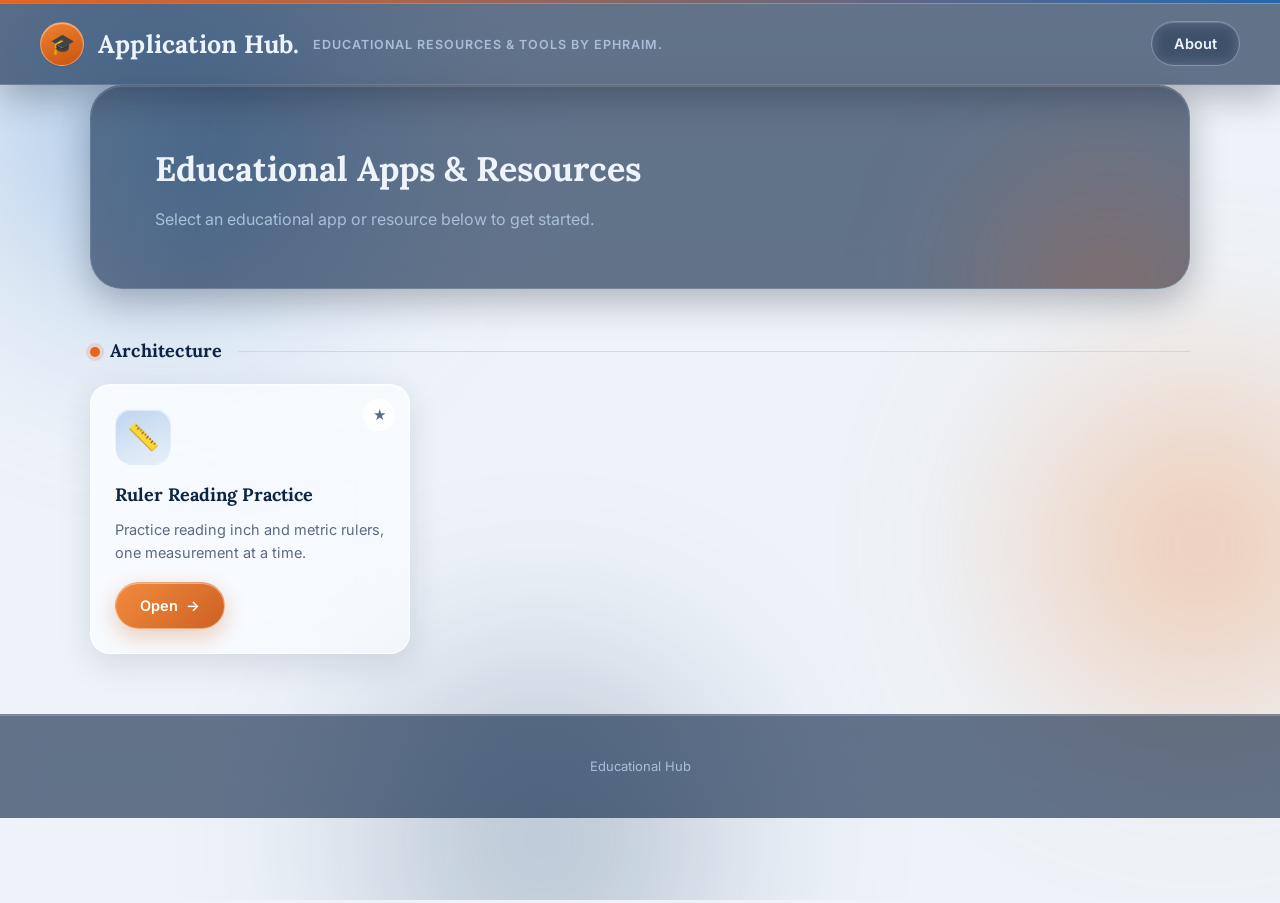
==== index.html @ bc54a3af "Add files via upload" ====
<!DOCTYPE html>
<html lang="en">
<head>
    <meta charset="UTF-8">
    <meta name="viewport" content="width=device-width, initial-scale=1.0">
    <title>Educational Application Hub</title>
    <link rel="stylesheet" href="style.css">
</head>

<body>

    <div class="bg-glow" aria-hidden="true">
        <span class="bg-glow__blob bg-glow__blob--1"></span>
        <span class="bg-glow__blob bg-glow__blob--2"></span>
        <span class="bg-glow__blob bg-glow__blob--3"></span>
    </div>

    <header class="topbar">
        <div>
            <h1>Application Hub.</h1>
            <p class="subtitle">educational resources & tools by Ephraim.</p>
        </div>

        <a href="about.html" class="nav-button">About</a>
    </header>

    <main>

        <section class="hero">
            <h2>Educational Apps & Resources</h2>
            <p>Select an educational app or resource below to get started.</p>
        </section>

        <section class="favorite-section" id="favoriteSection"></section>
        <div id="categoryContainer"></div>

    </main>

    <footer>
        <p>Educational Hub</p>
    </footer>

    <script>
        // This registry is the single source of truth for the app cards.
        // Each app supplies its own icon, which is rendered automatically.
        const Apps = [
            {
                id: 'ruler-reading',
                icon: '📏',
                title: 'Ruler Reading Practice',
                desc: 'Practice reading inch and metric rulers, one measurement at a time.',
                path: 'apps/app1/app1.html',
                category: 'Architecture'
            }
        ];

        const CATEGORY_ORDER = ['Math', 'Science', 'English', 'History', 'Geography', 'Coding', 'Study Tools', 'Reference', 'Other', 'Architecture', 'Music', 'Languages', 'Health', 'Social Studies', 'Economics', 'Philosophy', 'Psychology'];

        // favorite application spotlight slot
        const FAVORITE_KEY = 'educationalHubFavoriteAppId';

        function getFavoriteId() {
            return localStorage.getItem(FAVORITE_KEY);
        }

        function setFavoriteId(id) {
            if (id) {
                localStorage.setItem(FAVORITE_KEY, id);
            } else {
                localStorage.removeItem(FAVORITE_KEY);
            }
        }

        function attachGlow(card) {
            card.addEventListener('mousemove', function (e) {
                var rect = card.getBoundingClientRect();
                card.style.setProperty('--mx', ((e.clientX - rect.left) / rect.width * 100) + '%');
                card.style.setProperty('--my', ((e.clientY - rect.top) / rect.height * 100) + '%');
            });
        }

        function createFavToggle(app) {
            var btn = document.createElement('button');
            btn.type = 'button';
            btn.className = 'fav-toggle';
            btn.setAttribute('aria-label', 'Toggle favorite application');
            btn.setAttribute('title', 'Favorite application');
            btn.textContent = '★';
            if (getFavoriteId() === app.id) btn.classList.add('is-fav');

            btn.addEventListener('click', function (e) {
                e.preventDefault();
                e.stopPropagation();
                var isCurrentlyFav = getFavoriteId() === app.id;
                setFavoriteId(isCurrentlyFav ? null : app.id);
                render();
            });

            return btn;
        }

        function createCard(app, featured) {
            var card = document.createElement('article');
            card.className = 'app-card' + (featured ? ' featured' : '');

            if (featured) {
                var badge = document.createElement('div');
                badge.className = 'featured-badge';
                badge.textContent = '★ Favorite App';
                card.appendChild(badge);
            }

            var icon = document.createElement('div');
            icon.className = 'app-icon';
            icon.textContent = app.icon;
            card.appendChild(icon);

            var info = document.createElement('div');
            info.className = 'app-info';
            info.innerHTML =
                '<h3>' + app.title + '</h3>' +
                '<p>' + app.desc + '</p>' +
                '<a href="' + app.path + '" class="app-button">Open</a>';
            card.appendChild(info);

            card.appendChild(createFavToggle(app));
            attachGlow(card);

            return card;
        }

        function render() {
            // ---- favorite spotlight, top and center ----
            var favSection = document.getElementById('favoriteSection');
            favSection.innerHTML = '';
            var favId = getFavoriteId();
            var favApp = null;
            for (var i = 0; i < Apps.length; i++) {
                if (Apps[i].id === favId) { favApp = Apps[i]; break; }
            }
            if (favApp) {
                favSection.style.display = '';
                favSection.appendChild(createCard(favApp, true));
            } else {
                favSection.style.display = 'none';
            }

            // ---- categorized grids ----
            var container = document.getElementById('categoryContainer');
            container.innerHTML = '';

            var byCategory = {};
            Apps.forEach(function (app) {
                if (!byCategory[app.category]) byCategory[app.category] = [];
                byCategory[app.category].push(app);
            });

            var orderedCategories = CATEGORY_ORDER.slice();
            Object.keys(byCategory).forEach(function (cat) {
                if (orderedCategories.indexOf(cat) === -1) orderedCategories.push(cat);
            });

            orderedCategories.forEach(function (cat) {
                var apps = byCategory[cat];
                if (!apps || !apps.length) return;

                var section = document.createElement('section');
                section.className = 'category-section';

                var heading = document.createElement('h3');
                heading.className = 'category-title';
                heading.textContent = cat;
                section.appendChild(heading);

                var grid = document.createElement('div');
                grid.className = 'app-grid';
                apps.forEach(function (app) {
                    grid.appendChild(createCard(app, false));
                });
                section.appendChild(grid);

                container.appendChild(section);
            });
        }

        render();
    </script>

</body>
</html>
---- style.css ----
/* =========================
   FONTS

   Lora (serif) carries headings for a more academic, institutional
   feel. Inter carries body copy and UI for clean readability.
   JetBrains Mono is kept only for code/folder-structure blocks.
========================= */

@import url('https://fonts.googleapis.com/css2?family=Inter:wght@400;500;600;700&family=Lora:wght@600;700&family=JetBrains+Mono:wght@400;600&display=swap');

/* =========================
   GENERAL / COLOR SYSTEM

   School colors first: navy/blue as the professional base, orange
   as the energetic accent reserved for calls-to-action and highlights.
========================= */

* {
    box-sizing: border-box;
}

:root {
    /* Navy / blue -- primary identity */
    --navy-900: #0d2543;
    --navy-800: #123761;
    --blue-700: #1d5fa6;
    --blue-600: #2568b0;
    --blue-500: #3c82cc;
    --blue-100: #e6f0fa;

    /* Orange -- accent / calls to action */
    --orange-700: #c9540f;
    --orange-600: #e8631e;
    --orange-500: #f0812e;
    --orange-100: #fdecdd;

    /* Neutrals */
    --bg: #eef3f9;
    --surface: #ffffff;
    --border: #e1e7ef;
    --border-strong: #cdd8e6;
    --text: #142238;
    --text-dim: #5b6b82;
    --text-on-dark: #eef4fb;
    --text-on-dark-dim: #a9bfd9;

    --shadow-sm: 0 1px 2px rgba(13, 37, 67, 0.06), 0 1px 1px rgba(13, 37, 67, 0.04);
    --shadow-md: 0 8px 20px rgba(13, 37, 67, 0.08), 0 2px 6px rgba(13, 37, 67, 0.06);
    --shadow-lg: 0 20px 44px rgba(13, 37, 67, 0.14);

    /* ---- Glass surface system ----
       Light glass = frosted white panels (cards, footer well, code blocks).
       Dark glass   = frosted navy panels (topbar, hero, footer, viewer bar).
       Every glass surface pairs a translucent fill with a soft inset
       highlight along its top edge, mimicking light catching a curved
       glass rim, plus an ambient shadow for depth underneath. */
    --glass-blur: 22px;

    --glass-light-bg: rgba(255, 255, 255, 0.58);
    --glass-light-bg-strong: rgba(255, 255, 255, 0.74);
    --glass-light-border: rgba(255, 255, 255, 0.7);
    --glass-light-highlight: rgba(255, 255, 255, 0.55);
    --glass-light-shadow: 0 10px 34px rgba(13, 37, 67, 0.12);
    --glass-light-shadow-hover: 0 18px 44px rgba(13, 37, 67, 0.18);

    --glass-dark-bg: rgba(13, 37, 67, 0.62);
    --glass-dark-border: rgba(255, 255, 255, 0.14);
    --glass-dark-highlight: rgba(255, 255, 255, 0.22);
    --glass-dark-shadow: 0 12px 36px rgba(6, 16, 30, 0.28);
}

html {
    scroll-behavior: smooth;
}

body {
    margin: 0;
    min-height: 100vh;
    position: relative;

    font-family: 'Inter', Arial, Helvetica, sans-serif;
    line-height: 1.6;

    color: var(--text);
    background: var(--bg);

    overflow-x: hidden;
}

/* =========================
   AMBIENT BACKGROUND GLOW
   Soft, fixed, blurred color underneath everything. This is what the
   frosted glass surfaces (topbar, hero, cards, footer) actually pick
   up through backdrop-filter -- without color behind them, glass
   panels just look like plain gray boxes.
========================= */

.bg-glow {
    position: fixed;
    inset: 0;
    z-index: -1;
    overflow: hidden;
    pointer-events: none;
}

.bg-glow__blob {
    position: absolute;
    border-radius: 50%;
    filter: blur(90px);
    opacity: 0.5;
}

.bg-glow__blob--1 {
    width: 560px;
    height: 560px;
    top: -160px;
    left: -120px;
    background: radial-gradient(circle, var(--blue-500), transparent 70%);
    animation: glowDrift1 50s ease-in-out infinite alternate;
}

.bg-glow__blob--2 {
    width: 480px;
    height: 480px;
    top: 34%;
    right: -160px;
    background: radial-gradient(circle, var(--orange-500), transparent 70%);
    animation: glowDrift2 60s ease-in-out infinite alternate;
}

.bg-glow__blob--3 {
    width: 520px;
    height: 520px;
    bottom: -200px;
    left: 22%;
    background: radial-gradient(circle, var(--navy-800), transparent 70%);
    opacity: 0.35;
    animation: glowDrift3 70s ease-in-out infinite alternate;
}

@keyframes glowDrift1 {
    from { transform: translate(0, 0); }
    to   { transform: translate(70px, 50px); }
}
@keyframes glowDrift2 {
    from { transform: translate(0, 0); }
    to   { transform: translate(-60px, 70px); }
}
@keyframes glowDrift3 {
    from { transform: translate(0, 0); }
    to   { transform: translate(50px, -60px); }
}

h1, h2, h3 {
    font-family: 'Lora', Georgia, serif;
}

/* Thin school-color bar fixed to the very top of the viewport --
   a simple, classic branding touch that now sits above the glass. */
body::before {
    content: '';
    position: fixed;
    top: 0; left: 0; right: 0;
    height: 3px;
    z-index: 60;
    background: linear-gradient(90deg, var(--orange-600), var(--blue-600));
    pointer-events: none;
}

::-webkit-scrollbar {
    width: 10px;
    height: 10px;
}
::-webkit-scrollbar-track {
    background: var(--bg);
}
::-webkit-scrollbar-thumb {
    background: var(--border-strong);
    border-radius: 10px;
    border: 2px solid var(--bg);
}
::-webkit-scrollbar-thumb:hover {
    background: var(--blue-500);
}

::selection {
    background: var(--orange-100);
    color: var(--navy-900);
}

:focus-visible {
    outline: 2px solid var(--blue-600);
    outline-offset: 3px;
    border-radius: 6px;
}


/* =========================
   TOP BAR
========================= */

.topbar {
    display: flex;
    justify-content: space-between;
    align-items: center;

    padding: 18px 40px;
    margin-top: 3px; /* clears the fixed color bar */

    background: var(--glass-dark-bg);
    backdrop-filter: blur(var(--glass-blur)) saturate(160%);
    -webkit-backdrop-filter: blur(var(--glass-blur)) saturate(160%);
    border-bottom: 1px solid var(--glass-dark-border);
    box-shadow:
        inset 0 1px 0 var(--glass-dark-highlight),
        var(--glass-dark-shadow);

    position: sticky;
    top: 3px;
    z-index: 50;
}

.topbar > div,
.app-brand {
    display: flex;
    align-items: center;
    gap: 14px;
}

/* Small circular monogram badge standing in for a school/hub crest */
.topbar > div::before,
.app-brand::before {
    content: '\1F393';
    display: flex;
    align-items: center;
    justify-content: center;
    flex: 0 0 auto;

    width: 42px;
    height: 42px;

    font-size: 20px;

    background: linear-gradient(160deg, var(--orange-500), var(--orange-700));
    border-radius: 50%;
    border: 1px solid rgba(255, 255, 255, 0.35);
    box-shadow:
        inset 0 1px 1px rgba(255, 255, 255, 0.45),
        var(--shadow-sm);
}

.topbar h1 {
    margin: 0;

    color: var(--text-on-dark);
    font-size: 25px;
    font-weight: 700;
    letter-spacing: 0.2px;
}

.subtitle {
    margin: 2px 0 0;
    color: var(--text-on-dark-dim);
    font-family: 'Inter', sans-serif;
    font-size: 12.5px;
    font-weight: 600;
    letter-spacing: 1px;
    text-transform: uppercase;
}


/* =========================
   NAVIGATION
========================= */

.nav-button {
    display: inline-block;

    padding: 10px 22px;

    color: var(--text-on-dark);
    background: rgba(255, 255, 255, 0.08);
    backdrop-filter: blur(8px);
    -webkit-backdrop-filter: blur(8px);
    border: 1px solid rgba(238, 244, 251, 0.32);

    text-decoration: none;
    border-radius: 999px;
    font-weight: 600;
    font-size: 14.5px;

    box-shadow: inset 0 1px 0 rgba(255, 255, 255, 0.14);
    transition: background-color 0.2s ease, border-color 0.2s ease, transform 0.2s ease;
}

.nav-button:hover {
    background: rgba(238, 244, 251, 0.16);
    border-color: var(--orange-500);
    transform: translateY(-1px);
}

.nav-button:active {
    background: rgba(238, 244, 251, 0.22);
    transform: translateY(0);
}


/* =========================
   PRIMARY ACTION BUTTONS
   Translucent orange glass pills, shared by every "open/launch" style
   button across the site. A soft inner highlight along the top edge
   stands in for light catching a curved glass rim.
========================= */

.app-button,
.home-button,
.fullscreen-button,
.back-button {
    display: inline-flex;
    align-items: center;
    gap: 8px;

    padding: 11px 24px;

    color: #ffffff;
    background: linear-gradient(135deg, rgba(240, 129, 46, 0.92), rgba(201, 84, 15, 0.92));
    backdrop-filter: blur(10px);
    -webkit-backdrop-filter: blur(10px);
    border: 1px solid rgba(255, 255, 255, 0.35);

    text-decoration: none;
    border-radius: 999px;

    font-family: 'Inter', sans-serif;
    font-weight: 600;
    font-size: 14.5px;
    cursor: pointer;

    box-shadow:
        inset 0 1px 0 rgba(255, 255, 255, 0.4),
        0 8px 22px rgba(201, 84, 15, 0.28);
    transition: background-color 0.18s ease, transform 0.18s ease, box-shadow 0.18s ease, filter 0.18s ease;
}

.app-button:hover,
.home-button:hover,
.fullscreen-button:hover,
.back-button:hover {
    filter: brightness(1.08);
    transform: translateY(-2px);
    box-shadow:
        inset 0 1px 0 rgba(255, 255, 255, 0.5),
        0 14px 32px rgba(201, 84, 15, 0.36);
}

.app-button:active,
.home-button:active,
.fullscreen-button:active,
.back-button:active {
    transform: translateY(0);
    filter: brightness(0.96);
}

.fullscreen-button svg {
    width: 16px;
    height: 16px;
}


/* =========================
   MAIN
========================= */

main {
    width: min(1100px, 90%);
    margin: 0 auto 60px;
}

/* =========================
   HERO BANNER
   A rounded, floating glass panel rather than a full-bleed hard-edged
   block -- it sits inset within the content column so its rounded
   corners and blurred edges read as glass, not a corporate banner.
========================= */

.hero {
    position: relative;
    overflow: hidden;

    width: 100%;
    margin: 0 0 48px;
    padding: 56px clamp(24px, 6vw, 64px);

    border-radius: 32px;
    background: var(--glass-dark-bg);
    backdrop-filter: blur(30px) saturate(160%);
    -webkit-backdrop-filter: blur(30px) saturate(160%);
    border: 1px solid var(--glass-dark-border);
    box-shadow:
        inset 0 1px 0 var(--glass-dark-highlight),
        var(--glass-dark-shadow);
}

/* Diagonal light sheen, like a reflection sweeping across curved glass */
.hero::before {
    content: '';
    position: absolute;
    top: -60%;
    left: -20%;
    width: 70%;
    height: 220%;
    background: linear-gradient(115deg, rgba(255, 255, 255, 0.16), transparent 45%);
    transform: rotate(-12deg);
    pointer-events: none;
}

/* One soft color bloom for warmth, tucked in the far corner */
.hero::after {
    content: '';
    position: absolute;
    width: 320px;
    height: 320px;
    bottom: -160px;
    right: -80px;
    border-radius: 50%;
    filter: blur(70px);
    background: radial-gradient(circle, rgba(232, 99, 30, 0.4), transparent 70%);
    pointer-events: none;
    animation: driftSoft 46s ease-in-out infinite alternate;
}

@keyframes driftSoft {
    from { transform: translate(0, 0) scale(1); }
    to   { transform: translate(-4%, 4%) scale(1.08); }
}

.hero h2,
.hero p {
    position: relative;
    max-width: 620px;
}

.hero h2 {
    margin: 0 0 10px;

    color: var(--text-on-dark);
    font-size: 34px;
    font-weight: 700;
}

.hero p {
    margin: 0;
    color: var(--text-on-dark-dim);
    font-size: 16px;
}


/* =========================
   APP GRID
========================= */

.app-grid {
    display: grid;

    grid-template-columns:
        repeat(auto-fill, minmax(260px, 320px));

    gap: 20px;
}


/* =========================
   CATEGORIES
   Styled like a course catalog: a colored subject tab rather than a
   fading rule line.
========================= */

.category-section {
    margin-bottom: 40px;
}

.category-title {
    display: flex;
    align-items: center;
    margin: 0 0 18px;

    color: var(--navy-900);
    font-size: 18px;
    font-weight: 700;
    letter-spacing: 0.2px;
}

.category-title::before {
    content: '';
    display: inline-block;
    width: 10px;
    height: 10px;
    margin-right: 10px;
    border-radius: 50%;
    background: var(--orange-600);
    box-shadow: 0 0 0 4px rgba(232, 99, 30, 0.16);
}

.category-title::after {
    content: '';
    flex: 1;
    height: 1px;
    margin-left: 16px;
    background: var(--border-strong);
}


/* =========================
   FAVORITE SPOTLIGHT
   Rendered as a wide "pinned resource" banner rather than a large
   centered glowing card, so it reads like a dashboard quick-access
   strip instead of a hero game tile.
========================= */

.favorite-section {
    display: flex;
    margin-bottom: 40px;
}

.app-card.featured {
    width: 100%;
    max-width: none;
    min-height: 0;

    flex-direction: row;
    flex-wrap: wrap;
    align-items: center;
    row-gap: 6px;
    column-gap: 24px;

    padding: 26px 30px;

    background: var(--glass-light-bg-strong);
    border: 1px solid var(--glass-light-border);
    border-radius: 20px;
    box-shadow:
        inset 4px 0 0 rgba(232, 99, 30, 0.55),
        inset 0 1px 0 var(--glass-light-highlight),
        var(--glass-light-shadow);
}

.app-card.featured .app-icon {
    width: 60px;
    height: 60px;
    margin-bottom: 0;
    font-size: 28px;
}

.app-card.featured .app-info {
    flex: 1;
}

.app-card.featured .app-info h3 {
    font-size: 20px;
}

.app-card.featured .app-info p {
    margin-bottom: 0;
}

.app-card.featured .app-button {
    margin-top: 14px;
}

.featured-badge {
    display: inline-flex;
    align-items: center;
    gap: 6px;

    color: var(--orange-700);
    font-family: 'Inter', sans-serif;
    font-size: 11.5px;
    font-weight: 700;
    letter-spacing: 0.6px;
    text-transform: uppercase;
}

.app-card.featured .featured-badge {
    flex: 1 0 100%;
    order: -1;
}


/* =========================
   FAVORITE TOGGLE (star)
========================= */

.app-card .fav-toggle {
    position: absolute;
    top: 14px;
    right: 14px;

    width: 32px;
    height: 32px;

    display: flex;
    align-items: center;
    justify-content: center;

    background: rgba(255, 255, 255, 0.5);
    backdrop-filter: blur(6px);
    -webkit-backdrop-filter: blur(6px);
    border: 1.5px solid rgba(255, 255, 255, 0.7);
    border-radius: 50%;

    color: var(--text-dim);
    font-size: 15px;
    line-height: 1;
    cursor: pointer;

    box-shadow: inset 0 1px 0 rgba(255, 255, 255, 0.5);
    transition: color 0.18s ease, border-color 0.18s ease, transform 0.18s ease, background-color 0.18s ease;
}

.app-card .fav-toggle:hover {
    transform: scale(1.08);
    color: var(--orange-600);
    border-color: var(--orange-500);
}

.app-card .fav-toggle.is-fav {
    color: var(--orange-600);
    border-color: var(--orange-500);
    background: var(--orange-100);
}

.app-card.featured .fav-toggle {
    position: static;
    align-self: flex-start;
    margin-left: auto;
}


/* =========================
   APP CARD
   Frosted glass resource tiles: translucent fill, blurred backdrop,
   a soft sheen along the top, and a gentle lift on hover.
========================= */

.app-card {
    display: flex;
    flex-direction: column;

    min-height: 240px;

    padding: 24px;

    background: var(--glass-light-bg);
    backdrop-filter: blur(var(--glass-blur)) saturate(160%);
    -webkit-backdrop-filter: blur(var(--glass-blur)) saturate(160%);
    border: 1px solid var(--glass-light-border);
    border-radius: 20px;

    position: relative;
    overflow: hidden;

    box-shadow:
        inset 0 1px 0 var(--glass-light-highlight),
        var(--glass-light-shadow);
    transition: transform 0.22s ease, border-color 0.22s ease, box-shadow 0.22s ease;
}

/* Soft diagonal sheen across the top of the card, like light on glass */
.app-card::before {
    content: '';
    position: absolute;
    inset: 0;
    background: linear-gradient(160deg, rgba(255, 255, 255, 0.4), transparent 42%);
    pointer-events: none;
}

/* Cursor-following highlight -- light refracting across the glass as
   the pointer moves. --mx/--my are set by the page's mousemove
   listener; they default to center so the card looks fine before
   the first pointer move. */
.app-card::after {
    content: '';
    position: absolute;
    inset: 0;
    background: radial-gradient(240px circle at var(--mx, 50%) var(--my, 50%), rgba(255, 255, 255, 0.4), transparent 60%);
    opacity: 0;
    transition: opacity 0.3s ease;
    pointer-events: none;
}

.app-card:hover::after {
    opacity: 1;
}

/* Keep real content above the sheen/glow layers */
.app-card > * {
    position: relative;
    z-index: 1;
}

.app-card:hover {
    border-color: rgba(60, 130, 204, 0.55);
    transform: translateY(-4px);
    box-shadow:
        inset 0 1px 0 var(--glass-light-highlight),
        var(--glass-light-shadow-hover);
}


/* =========================
   APP ICON
========================= */

.app-icon {
    display: flex;

    align-items: center;
    justify-content: center;

    width: 56px;
    height: 56px;

    margin-bottom: 16px;

    font-size: 26px;

    background: linear-gradient(160deg, rgba(60, 130, 204, 0.32), rgba(60, 130, 204, 0.1));
    backdrop-filter: blur(6px);
    -webkit-backdrop-filter: blur(6px);
    border: 1px solid rgba(255, 255, 255, 0.5);
    border-radius: 16px;
    box-shadow: inset 0 1px 0 rgba(255, 255, 255, 0.5);

    transition: transform 0.2s ease;
}

.app-card:hover .app-icon {
    transform: scale(1.05);
}


/* =========================
   APP INFORMATION
========================= */

.app-info {
    display: flex;
    flex-direction: column;

    flex: 1;
    position: relative;
}

.app-info h3 {
    margin: 0 0 8px;

    color: var(--navy-900);
    font-size: 18px;
    font-weight: 700;
}

.app-info p {
    margin-top: 0;
    margin-bottom: 18px;
    color: var(--text-dim);
    font-size: 14.5px;
}


/* =========================
   APP BUTTON
========================= */

.app-button {
    width: fit-content;
    margin-top: auto;
}

.app-button::after {
    content: '\2192';
    transition: transform 0.18s ease;
}

.app-button:hover::after {
    transform: translateX(3px);
}


/* =========================
   ABOUT PAGE
========================= */

.about-card {
    max-width: 800px;

    margin: 0 auto;
    padding: 38px;

    background: var(--glass-light-bg);
    backdrop-filter: blur(var(--glass-blur)) saturate(160%);
    -webkit-backdrop-filter: blur(var(--glass-blur)) saturate(160%);
    border: 1px solid var(--glass-light-border);
    border-radius: 24px;
    box-shadow:
        inset 0 1px 0 var(--glass-light-highlight),
        var(--glass-light-shadow);
}

.about-card h2 {
    margin-top: 0;
    color: var(--navy-900);
    font-weight: 700;
}

.about-card h3 {
    color: var(--navy-900);
    margin-top: 30px;
    position: relative;
    padding-left: 14px;
}

.about-card h3::before {
    content: '';
    position: absolute;
    left: 0;
    top: 4px;
    bottom: 4px;
    width: 3px;
    border-radius: 3px;
    background: var(--orange-600);
}

.about-card p {
    color: var(--text-dim);
}


/* =========================
   CODE / FOLDER STRUCTURE
========================= */

pre {
    overflow-x: auto;

    padding: 18px 20px;

    color: var(--text);
    background-color: rgba(255, 255, 255, 0.4);
    backdrop-filter: blur(8px);
    -webkit-backdrop-filter: blur(8px);

    border: 1px solid var(--glass-light-border);
    border-radius: 14px;
    box-shadow: inset 0 1px 0 rgba(255, 255, 255, 0.5);
}

code {
    font-family: 'JetBrains Mono', Consolas, monospace;
    font-size: 13.5px;
}


/* =========================
   FOOTER
========================= */

footer {
    padding: 28px;
    margin-top: 20px;

    text-align: center;

    background: var(--glass-dark-bg);
    backdrop-filter: blur(var(--glass-blur)) saturate(160%);
    -webkit-backdrop-filter: blur(var(--glass-blur)) saturate(160%);
    color: var(--text-on-dark-dim);
    font-size: 13px;
    font-family: 'Inter', sans-serif;
    border-top: 1px solid var(--glass-dark-border);
    box-shadow: inset 0 1px 0 var(--glass-dark-highlight);
}


/* =========================
   MOBILE
========================= */

@media (max-width: 600px) {

    :root {
        --glass-blur: 14px;
    }

    .topbar {
        padding: 14px 20px;
    }

    .topbar > div::before {
        width: 36px;
        height: 36px;
        font-size: 17px;
    }

    .topbar h1 {
        font-size: 20px;
    }

    .nav-button {
        padding: 8px 14px;
    }

    main {
        width: 92%;
    }

    .hero {
        padding: 40px 24px;
        border-radius: 24px;
    }

    .hero h2 {
        font-size: 26px;
    }

    .app-grid {
        grid-template-columns: 1fr;
    }

    .category-title {
        font-size: 16px;
    }

    .app-card.featured {
        flex-direction: column;
        align-items: flex-start;
    }

    .app-card.featured .fav-toggle {
        position: absolute;
        margin-left: 0;
    }

    .about-card {
        padding: 25px;
    }
}


/* =========================
   APP VIEWER
   Legacy embedded-app/iframe viewer shell, restyled to match the
   new light/navy/orange system in case a future app uses it.
========================= */

.app-viewer-page {
    min-height: 100vh;
    background: var(--bg);
}

.app-topbar {
    display: flex;
    align-items: center;
    justify-content: space-between;

    padding: 16px 30px;
    margin-top: 3px;

    background: var(--glass-dark-bg);
    backdrop-filter: blur(var(--glass-blur)) saturate(160%);
    -webkit-backdrop-filter: blur(var(--glass-blur)) saturate(160%);
    border-bottom: 1px solid var(--glass-dark-border);
    box-shadow: inset 0 1px 0 var(--glass-dark-highlight);
    position: sticky;
    top: 3px;
    z-index: 50;
}

.app-topbar h1 {
    margin: 0;
    color: var(--text-on-dark);
    font-size: 20px;
    font-weight: 700;
}

.app-container {
    width: min(1200px, 94%);
    margin: 30px auto;
}

.app-title {
    display: flex;
    align-items: flex-end;
    justify-content: space-between;
    gap: 20px;
    margin-bottom: 15px;
    flex-wrap: wrap;
}

.app-title h2 {
    margin: 0;
    color: var(--navy-900);
    font-size: 24px;
    font-weight: 700;
}

.app-title p {
    margin-top: 5px;
    color: var(--text-dim);
}


/* Actual app viewer box */

.app-box {
    width: 100%;
    height: 70vh;
    min-height: 450px;

    overflow: hidden;

    background-color: var(--glass-light-bg-strong);
    backdrop-filter: blur(var(--glass-blur)) saturate(160%);
    -webkit-backdrop-filter: blur(var(--glass-blur)) saturate(160%);

    border: 1px solid var(--glass-light-border);
    border-radius: 20px;
    box-shadow:
        inset 0 1px 0 var(--glass-light-highlight),
        var(--glass-light-shadow);

    position: relative;
}

.app-box iframe {
    display: block;

    width: 100%;
    height: 100%;

    border: none;

    background-color: var(--surface);
}

/* Native fullscreen: let the box fill the screen completely */
.app-box:fullscreen {
    border-radius: 0;
    border: none;
    width: 100vw;
    height: 100vh;
}

.app-box:-webkit-full-screen {
    border-radius: 0;
    border: none;
    width: 100vw;
    height: 100vh;
}


/* Back button below app viewer */

.app-controls {
    display: flex;
    justify-content: center;

    margin-top: 20px;
}


/* Mobile app layout */

@media (max-width: 600px) {

    .app-topbar {
        padding: 14px 18px;
    }

    .app-topbar h1 {
        font-size: 18px;
    }

    .app-container {
        width: 96%;
        margin: 20px auto;
    }

    .app-box {
        height: 65vh;
        min-height: 350px;
    }

    .app-title {
        flex-direction: column;
        align-items: flex-start;
    }
}


/* =========================
   MOTION SAFETY
   Respect users who've asked for reduced motion at the OS level --
   keep all the color/shape upgrades, drop the ambient animation.
========================= */

@media (prefers-reduced-motion: reduce) {
    html {
        scroll-behavior: auto;
    }
    .hero::before,
    .hero::after,
    .bg-glow__blob {
        animation: none !important;
    }
    * {
        transition-duration: 0.01ms !important;
    }
}
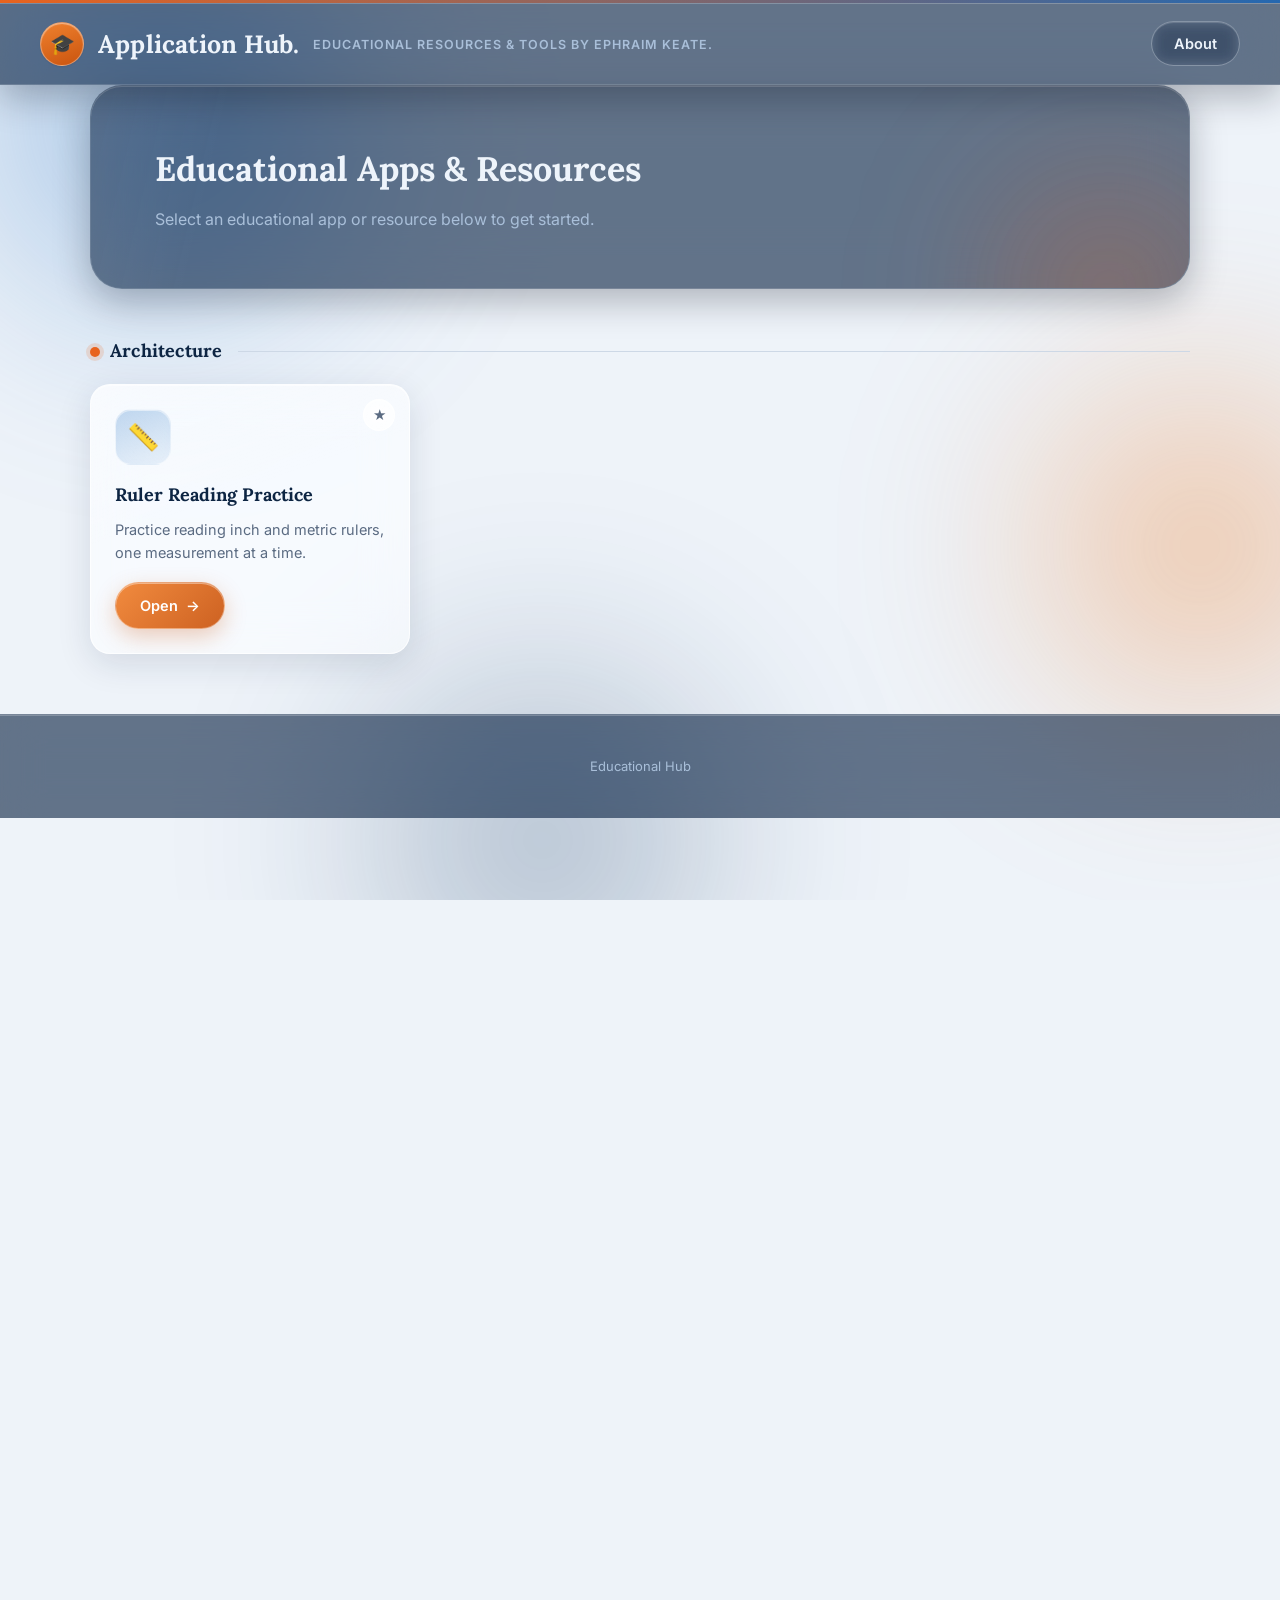
==== commit a71ef9bc: "Fix on cursor glow" ====
--- a/index.html
+++ b/index.html
@@ -18,7 +18,7 @@
     <header class="topbar">
         <div>
             <h1>Application Hub.</h1>
-            <p class="subtitle">educational resources & tools by Ephraim.</p>
+            <p class="subtitle">educational resources & tools by Ephraim Keate.</p>
         </div>
 
         <a href="about.html" class="nav-button">About</a>
@@ -40,6 +40,7 @@
         <p>Educational Hub</p>
     </footer>
 
+    <script src="cursor-glow.js" defer></script>
     <script>
         // This registry is the single source of truth for the app cards.
         // Each app supplies its own icon, which is rendered automatically.
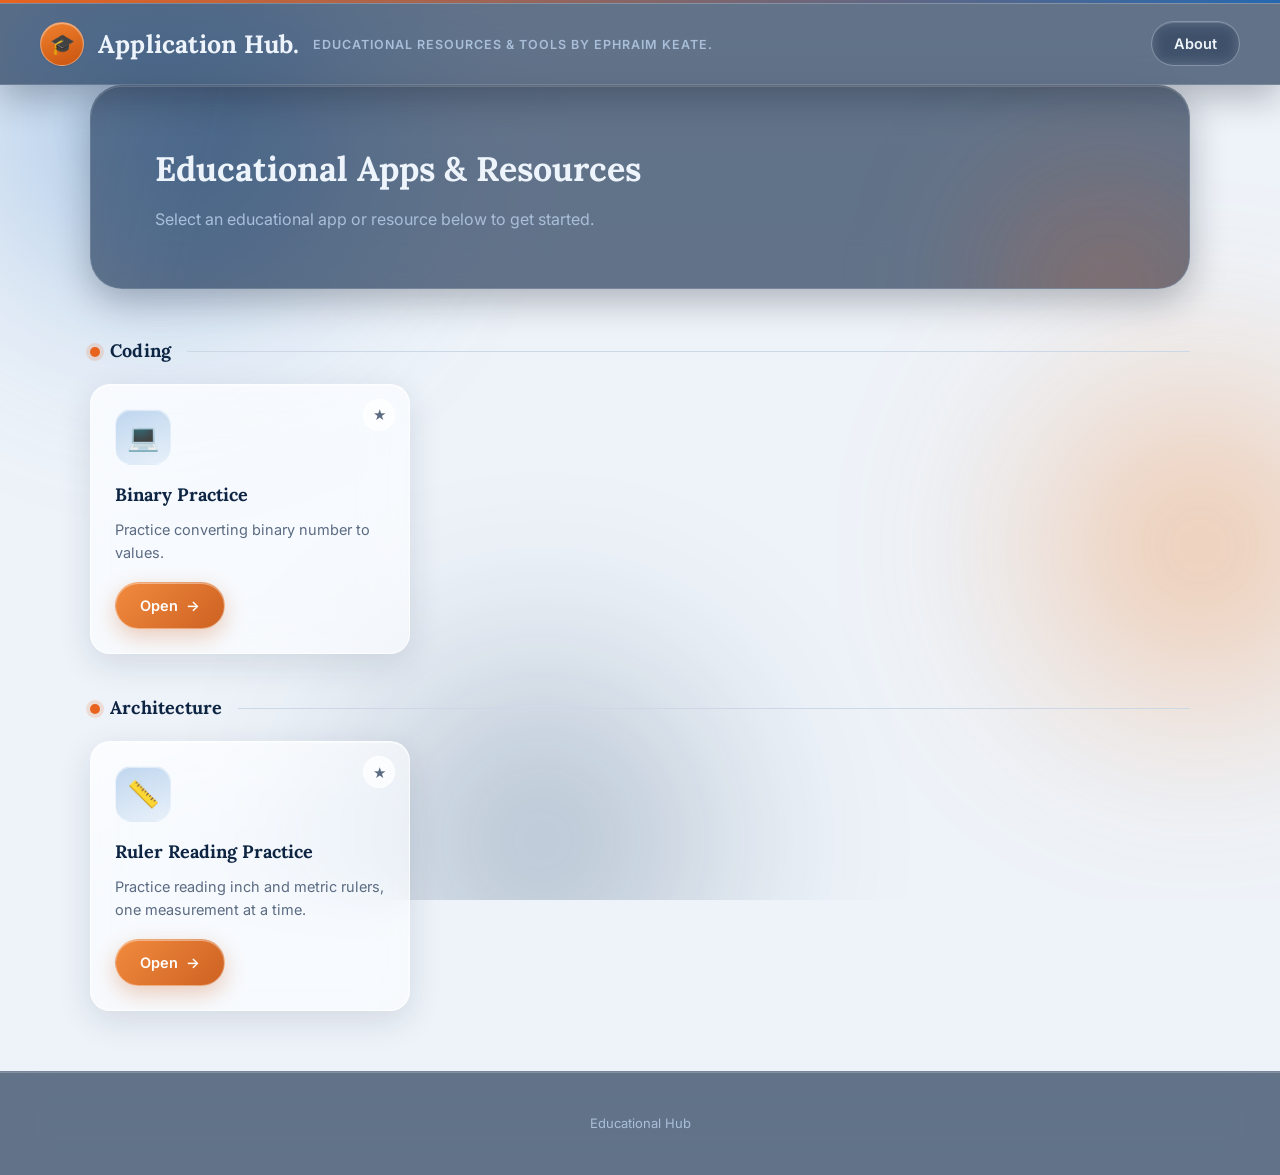
==== commit 2ca1c295: "Reupload of correct index.html" ====
--- a/index.html
+++ b/index.html
@@ -46,15 +46,24 @@
         // Each app supplies its own icon, which is rendered automatically.
         const Apps = [
             {
-                id: 'ruler-reading',
+                id: 'ruler reading',
                 icon: '📏',
                 title: 'Ruler Reading Practice',
                 desc: 'Practice reading inch and metric rulers, one measurement at a time.',
                 path: 'apps/app1/app1.html',
                 category: 'Architecture'
+            },
+            {
+            
+                id: 'Binary Game',
+                icon: '💻',
+                title: 'Binary Practice',
+                desc: 'Practice converting binary number to values.',
+                path: 'apps/app2/app2.html',
+                category: 'Coding'
             }
         ];
-
+//fix
         const CATEGORY_ORDER = ['Math', 'Science', 'English', 'History', 'Geography', 'Coding', 'Study Tools', 'Reference', 'Other', 'Architecture', 'Music', 'Languages', 'Health', 'Social Studies', 'Economics', 'Philosophy', 'Psychology'];
 
         // favorite application spotlight slot
--- a/style.css
+++ b/style.css
@@ -192,6 +192,15 @@
     outline: 2px solid var(--blue-600);
     outline-offset: 3px;
     border-radius: 6px;
+}
+
+/* A subtle mouse-only trail. The script does not load this effect for touch
+   devices or when the visitor requests reduced motion. */
+.cursor-glow-canvas {
+    position: fixed;
+    inset: 0;
+    z-index: 9999;
+    pointer-events: none;
 }
 
 
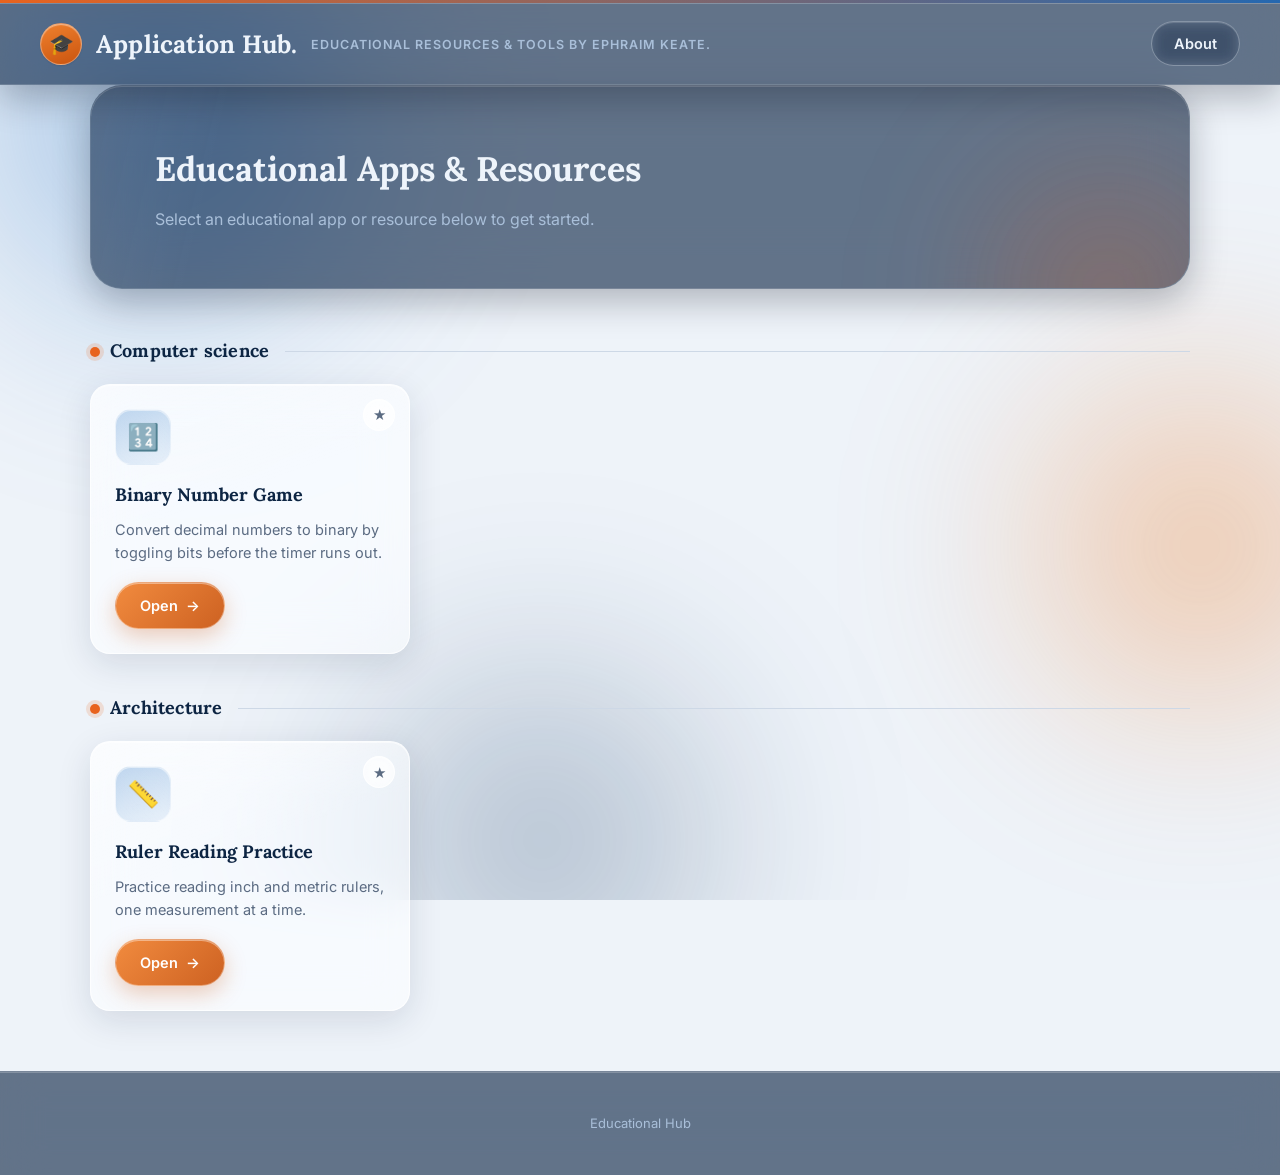
==== commit dac0bbdd: "Removed uneccesary comments and added Suggestion page." ====
--- a/index.html
+++ b/index.html
@@ -5,6 +5,29 @@
     <meta name="viewport" content="width=device-width, initial-scale=1.0">
     <title>Educational Application Hub</title>
     <link rel="stylesheet" href="style.css">
+    <style>
+        #brandBlock::before { content: none; }
+
+        .brand-icon-link {
+            display: flex;
+            align-items: center;
+            justify-content: center;
+            flex: 0 0 auto;
+
+            width: 42px;
+            height: 42px;
+
+            font-size: 20px;
+            text-decoration: none;
+
+            background: linear-gradient(160deg, var(--orange-500), var(--orange-700));
+            border-radius: 50%;
+            border: 1px solid rgba(255, 255, 255, 0.35);
+            box-shadow:
+                inset 0 1px 1px rgba(255, 255, 255, 0.45),
+                var(--shadow-sm);
+        }
+    </style>
 </head>
 
 <body>
@@ -16,12 +39,15 @@
     </div>
 
     <header class="topbar">
-        <div>
+        <div class="app-brand" id="brandBlock">
+            <a href="apps/suggest.html" class="brand-icon-link" aria-label="Application Hub">&#127891;</a>
             <h1>Application Hub.</h1>
             <p class="subtitle">educational resources & tools by Ephraim Keate.</p>
         </div>
 
-        <a href="about.html" class="nav-button">About</a>
+        <nav class="nav-actions">
+            <a href="about.html" class="nav-button">About</a>
+        </nav>
     </header>
 
     <main>
@@ -46,7 +72,7 @@
         // Each app supplies its own icon, which is rendered automatically.
         const Apps = [
             {
-                id: 'ruler reading',
+                id: 'ruler-reading',
                 icon: '📏',
                 title: 'Ruler Reading Practice',
                 desc: 'Practice reading inch and metric rulers, one measurement at a time.',
@@ -54,17 +80,16 @@
                 category: 'Architecture'
             },
             {
-            
-                id: 'Binary Game',
-                icon: '💻',
-                title: 'Binary Practice',
-                desc: 'Practice converting binary number to values.',
+                id: 'binary-game',
+                icon: '🔢',
+                title: 'Binary Number Game',
+                desc: 'Convert decimal numbers to binary by toggling bits before the timer runs out.',
                 path: 'apps/app2/app2.html',
-                category: 'Coding'
+                category: 'Computer science'
             }
         ];
-//fix
-        const CATEGORY_ORDER = ['Math', 'Science', 'English', 'History', 'Geography', 'Coding', 'Study Tools', 'Reference', 'Other', 'Architecture', 'Music', 'Languages', 'Health', 'Social Studies', 'Economics', 'Philosophy', 'Psychology'];
+
+        const CATEGORY_ORDER = ['Math', 'Science', 'English', 'History', 'Geography', 'Computer science', 'Study Tools', 'Reference', 'Other', 'Architecture', 'Music', 'Languages', 'Health', 'Social Studies', 'Economics', 'Philosophy', 'Psychology'];
 
         // favorite application spotlight slot
         const FAVORITE_KEY = 'educationalHubFavoriteAppId';
--- a/style.css
+++ b/style.css
@@ -1,19 +1,5 @@
-/* =========================
-   FONTS
-
-   Lora (serif) carries headings for a more academic, institutional
-   feel. Inter carries body copy and UI for clean readability.
-   JetBrains Mono is kept only for code/folder-structure blocks.
-========================= */
 
 @import url('https://fonts.googleapis.com/css2?family=Inter:wght@400;500;600;700&family=Lora:wght@600;700&family=JetBrains+Mono:wght@400;600&display=swap');
-
-/* =========================
-   GENERAL / COLOR SYSTEM
-
-   School colors first: navy/blue as the professional base, orange
-   as the energetic accent reserved for calls-to-action and highlights.
-========================= */
 
 * {
     box-sizing: border-box;
@@ -47,13 +33,6 @@
     --shadow-sm: 0 1px 2px rgba(13, 37, 67, 0.06), 0 1px 1px rgba(13, 37, 67, 0.04);
     --shadow-md: 0 8px 20px rgba(13, 37, 67, 0.08), 0 2px 6px rgba(13, 37, 67, 0.06);
     --shadow-lg: 0 20px 44px rgba(13, 37, 67, 0.14);
-
-    /* ---- Glass surface system ----
-       Light glass = frosted white panels (cards, footer well, code blocks).
-       Dark glass   = frosted navy panels (topbar, hero, footer, viewer bar).
-       Every glass surface pairs a translucent fill with a soft inset
-       highlight along its top edge, mimicking light catching a curved
-       glass rim, plus an ambient shadow for depth underneath. */
     --glass-blur: 22px;
 
     --glass-light-bg: rgba(255, 255, 255, 0.58);
@@ -86,14 +65,6 @@
 
     overflow-x: hidden;
 }
-
-/* =========================
-   AMBIENT BACKGROUND GLOW
-   Soft, fixed, blurred color underneath everything. This is what the
-   frosted glass surfaces (topbar, hero, cards, footer) actually pick
-   up through backdrop-filter -- without color behind them, glass
-   panels just look like plain gray boxes.
-========================= */
 
 .bg-glow {
     position: fixed;
@@ -194,19 +165,12 @@
     border-radius: 6px;
 }
 
-/* A subtle mouse-only trail. The script does not load this effect for touch
-   devices or when the visitor requests reduced motion. */
 .cursor-glow-canvas {
     position: fixed;
     inset: 0;
     z-index: 9999;
     pointer-events: none;
 }
-
-
-/* =========================
-   TOP BAR
-========================= */
 
 .topbar {
     display: flex;
@@ -282,6 +246,12 @@
    NAVIGATION
 ========================= */
 
+.nav-actions {
+    display: flex;
+    align-items: center;
+    gap: 12px;
+}
+
 .nav-button {
     display: inline-block;
 
@@ -312,14 +282,6 @@
     background: rgba(238, 244, 251, 0.22);
     transform: translateY(0);
 }
-
-
-/* =========================
-   PRIMARY ACTION BUTTONS
-   Translucent orange glass pills, shared by every "open/launch" style
-   button across the site. A soft inner highlight along the top edge
-   stands in for light catching a curved glass rim.
-========================= */
 
 .app-button,
 .home-button,
@@ -384,14 +346,6 @@
     width: min(1100px, 90%);
     margin: 0 auto 60px;
 }
-
-/* =========================
-   HERO BANNER
-   A rounded, floating glass panel rather than a full-bleed hard-edged
-   block -- it sits inset within the content column so its rounded
-   corners and blurred edges read as glass, not a corporate banner.
-========================= */
-
 .hero {
     position: relative;
     overflow: hidden;
@@ -644,13 +598,6 @@
     margin-left: auto;
 }
 
-
-/* =========================
-   APP CARD
-   Frosted glass resource tiles: translucent fill, blurred backdrop,
-   a soft sheen along the top, and a gentle lift on hover.
-========================= */
-
 .app-card {
     display: flex;
     flex-direction: column;
@@ -673,8 +620,6 @@
         var(--glass-light-shadow);
     transition: transform 0.22s ease, border-color 0.22s ease, box-shadow 0.22s ease;
 }
-
-/* Soft diagonal sheen across the top of the card, like light on glass */
 .app-card::before {
     content: '';
     position: absolute;
@@ -682,11 +627,6 @@
     background: linear-gradient(160deg, rgba(255, 255, 255, 0.4), transparent 42%);
     pointer-events: none;
 }
-
-/* Cursor-following highlight -- light refracting across the glass as
-   the pointer moves. --mx/--my are set by the page's mousemove
-   listener; they default to center so the card looks fine before
-   the first pointer move. */
 .app-card::after {
     content: '';
     position: absolute;
@@ -918,6 +858,10 @@
         padding: 8px 14px;
     }
 
+    .nav-actions {
+        gap: 8px;
+    }
+
     main {
         width: 92%;
     }
@@ -953,14 +897,6 @@
         padding: 25px;
     }
 }
-
-
-/* =========================
-   APP VIEWER
-   Legacy embedded-app/iframe viewer shell, restyled to match the
-   new light/navy/orange system in case a future app uses it.
-========================= */
-
 .app-viewer-page {
     min-height: 100vh;
     background: var(--bg);
@@ -1016,10 +952,6 @@
     margin-top: 5px;
     color: var(--text-dim);
 }
-
-
-/* Actual app viewer box */
-
 .app-box {
     width: 100%;
     height: 70vh;
@@ -1050,8 +982,6 @@
 
     background-color: var(--surface);
 }
-
-/* Native fullscreen: let the box fill the screen completely */
 .app-box:fullscreen {
     border-radius: 0;
     border: none;
@@ -1065,10 +995,6 @@
     width: 100vw;
     height: 100vh;
 }
-
-
-/* Back button below app viewer */
-
 .app-controls {
     display: flex;
     justify-content: center;
@@ -1104,13 +1030,6 @@
         align-items: flex-start;
     }
 }
-
-
-/* =========================
-   MOTION SAFETY
-   Respect users who've asked for reduced motion at the OS level --
-   keep all the color/shape upgrades, drop the ambient animation.
-========================= */
 
 @media (prefers-reduced-motion: reduce) {
     html {
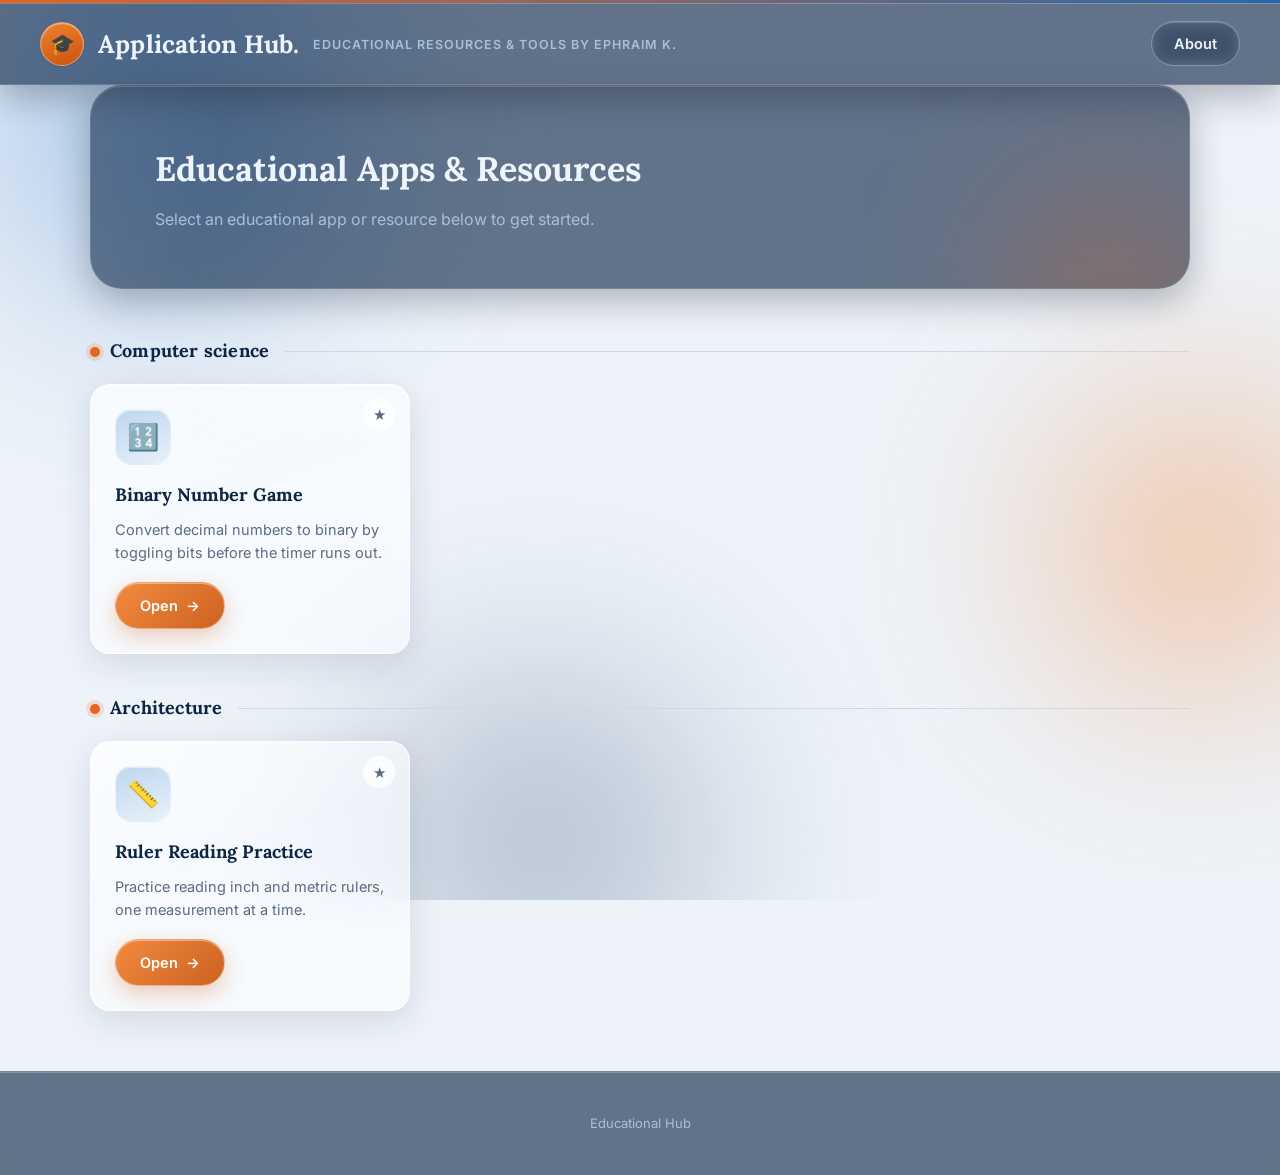
==== commit 71a076a1: "Added data functionality." ====
--- a/index.html
+++ b/index.html
@@ -5,29 +5,6 @@
     <meta name="viewport" content="width=device-width, initial-scale=1.0">
     <title>Educational Application Hub</title>
     <link rel="stylesheet" href="style.css">
-    <style>
-        #brandBlock::before { content: none; }
-
-        .brand-icon-link {
-            display: flex;
-            align-items: center;
-            justify-content: center;
-            flex: 0 0 auto;
-
-            width: 42px;
-            height: 42px;
-
-            font-size: 20px;
-            text-decoration: none;
-
-            background: linear-gradient(160deg, var(--orange-500), var(--orange-700));
-            border-radius: 50%;
-            border: 1px solid rgba(255, 255, 255, 0.35);
-            box-shadow:
-                inset 0 1px 1px rgba(255, 255, 255, 0.45),
-                var(--shadow-sm);
-        }
-    </style>
 </head>
 
 <body>
@@ -39,10 +16,9 @@
     </div>
 
     <header class="topbar">
-        <div class="app-brand" id="brandBlock">
-            <a href="apps/suggest.html" class="brand-icon-link" aria-label="Application Hub">&#127891;</a>
+        <div class="app-brand">
             <h1>Application Hub.</h1>
-            <p class="subtitle">educational resources & tools by Ephraim Keate.</p>
+            <p class="subtitle">educational resources & tools by Ephraim K.</p>
         </div>
 
         <nav class="nav-actions">
@@ -221,5 +197,8 @@
         render();
     </script>
 
+    <!-- Privacy-friendly, cookie-free page-view analytics (GoatCounter) -->
+    <script data-goatcounter="https://ephskeate.goatcounter.com/count" async src="//gc.zgo.at/count.js"></script>
+
 </body>
 </html>
